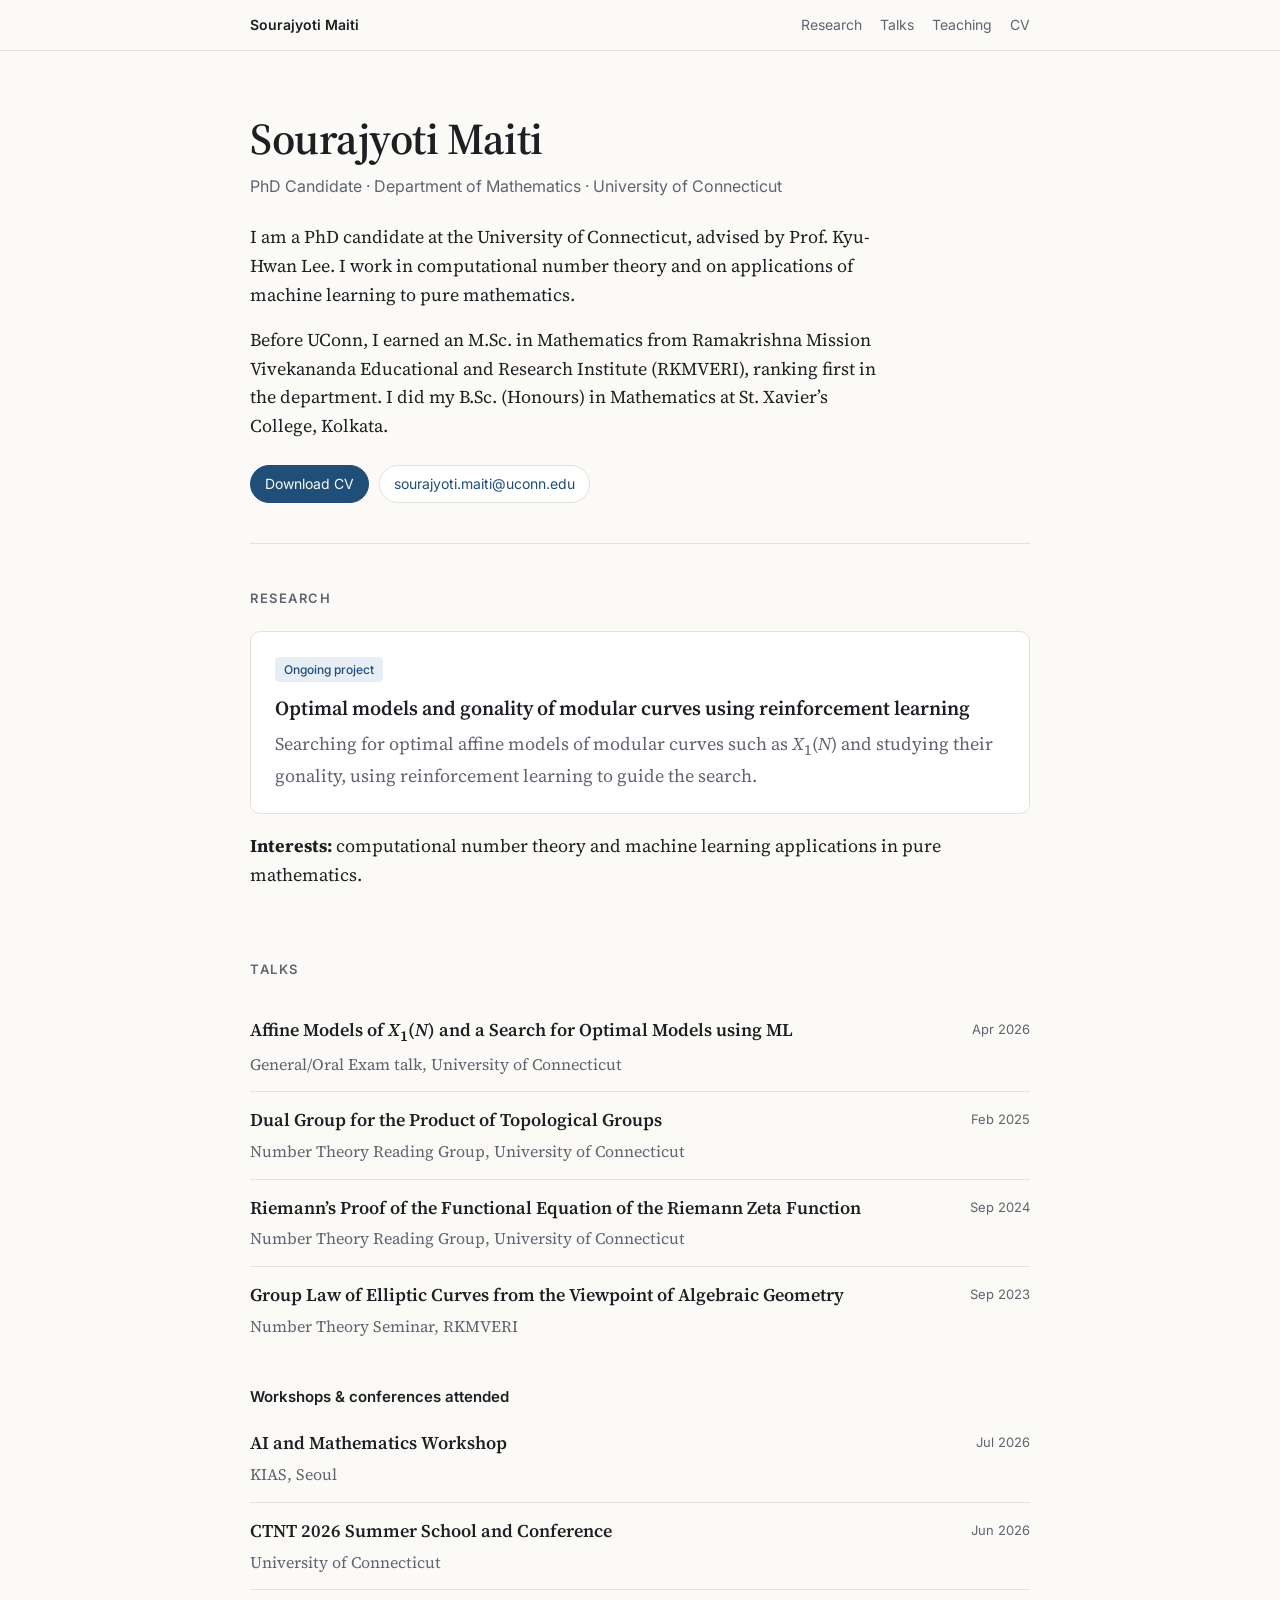
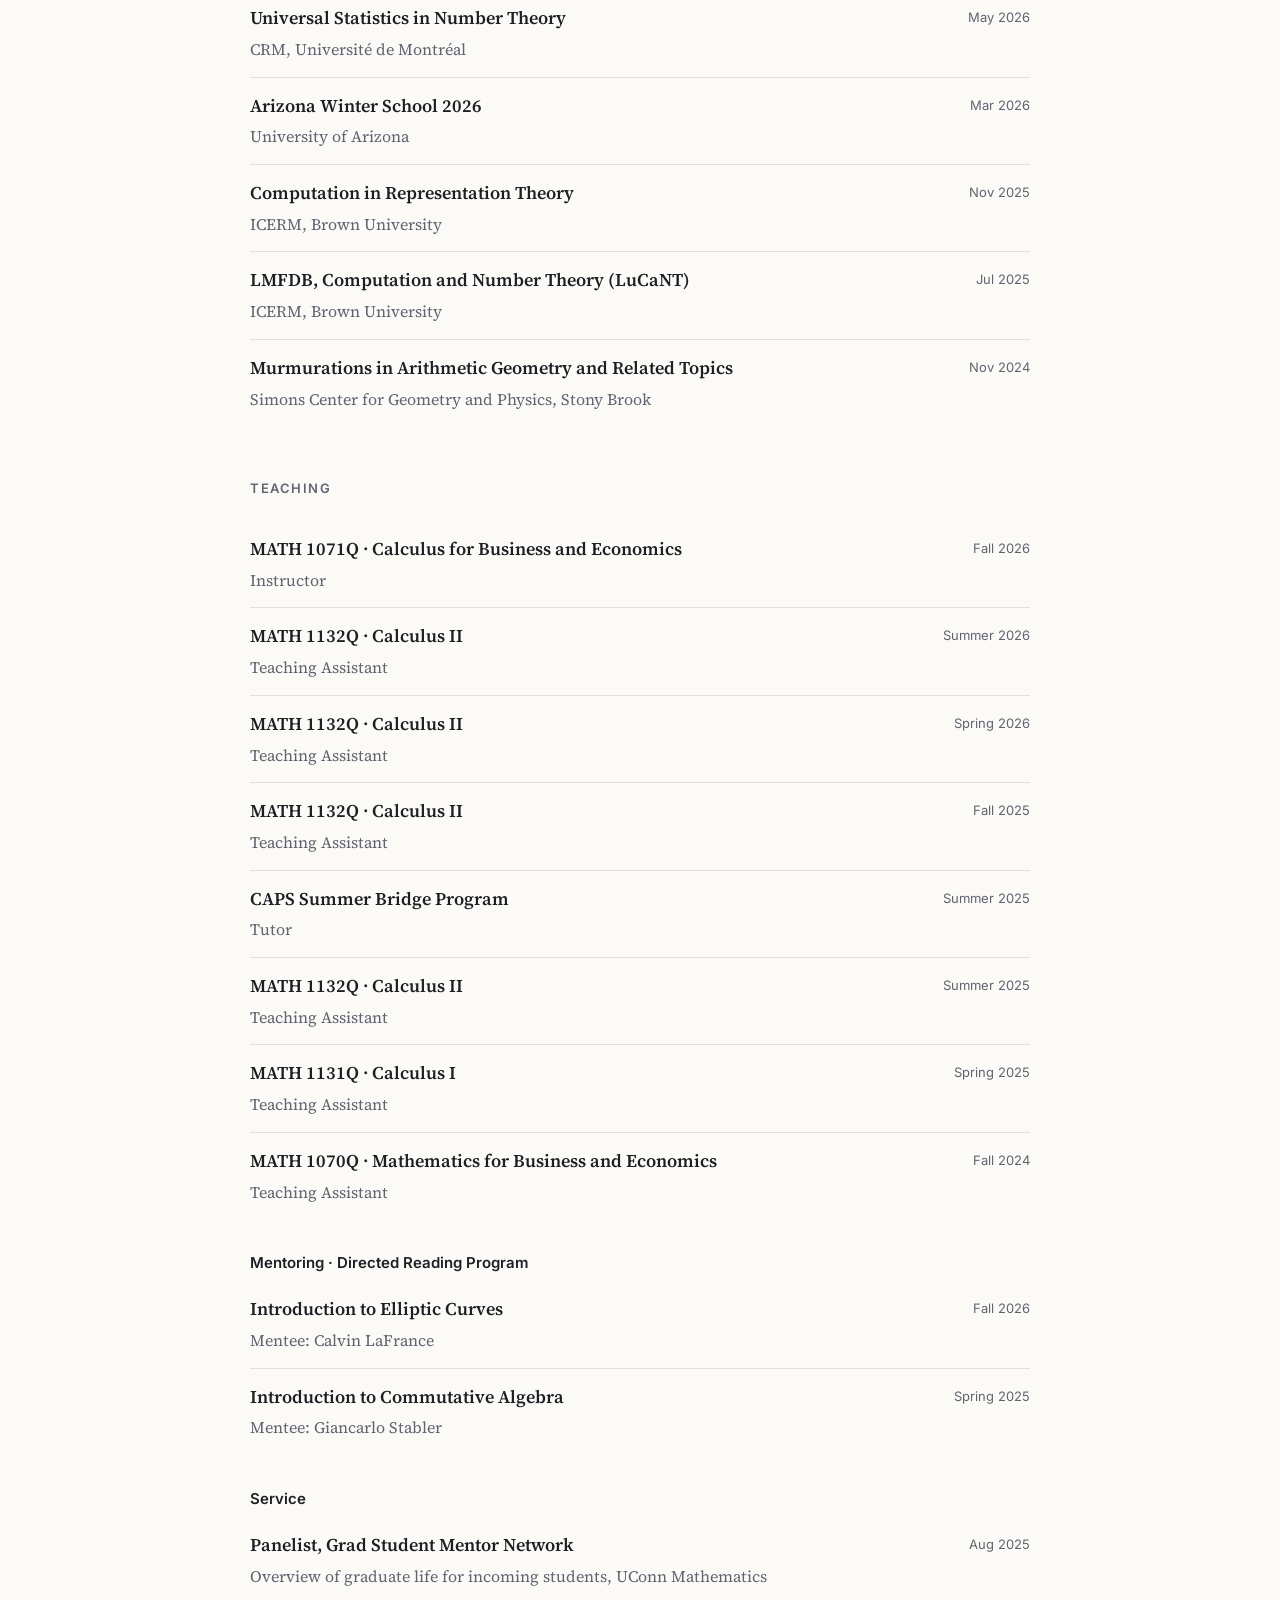
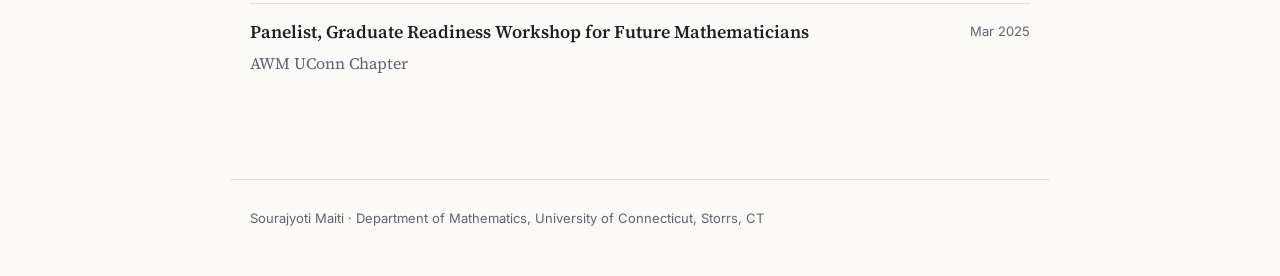
==== index.html @ c6f224d7 "Add files via upload" ====
<!doctype html>
<html lang="en">
<head>
<meta charset="utf-8">
<meta name="viewport" content="width=device-width, initial-scale=1">
<title>Sourajyoti Maiti</title>
<meta name="description" content="Sourajyoti Maiti — PhD candidate in mathematics at the University of Connecticut. Computational number theory and machine learning in pure mathematics.">
<link rel="preconnect" href="https://fonts.googleapis.com">
<link rel="preconnect" href="https://fonts.gstatic.com" crossorigin>
<link href="https://fonts.googleapis.com/css2?family=Source+Serif+4:ital,opsz,wght@0,8..60,400;0,8..60,600;1,8..60,400&family=Inter:wght@400;500;600&display=swap" rel="stylesheet">
<style>
  :root {
    --bg: #fbfaf7;
    --surface: #ffffff;
    --text: #1d1f24;
    --muted: #5f6470;
    --rule: #e4e1da;
    --accent: #1f4e79;
    --accent-soft: #e8eef5;
  }
  @media (prefers-color-scheme: dark) {
    :root {
      --bg: #14161a;
      --surface: #1b1e23;
      --text: #e6e6e3;
      --muted: #9aa0aa;
      --rule: #2c3038;
      --accent: #8fb8e0;
      --accent-soft: #1f2a36;
    }
  }
  * { box-sizing: border-box; }
  html { scroll-behavior: smooth; scroll-padding-top: 72px; }
  body {
    margin: 0;
    background: var(--bg);
    color: var(--text);
    font-family: "Source Serif 4", Georgia, serif;
    font-size: 18px;
    line-height: 1.6;
  }
  a { color: var(--accent); text-decoration-thickness: 1px; text-underline-offset: 3px; }
  a:hover { text-decoration-thickness: 2px; }

  nav {
    position: sticky; top: 0; z-index: 10;
    background: color-mix(in srgb, var(--bg) 88%, transparent);
    backdrop-filter: blur(8px);
    border-bottom: 1px solid var(--rule);
  }
  nav .inner {
    max-width: 820px; margin: 0 auto; padding: 14px 20px;
    display: flex; align-items: center; justify-content: space-between; gap: 16px;
    font-family: Inter, system-ui, sans-serif; font-size: 14px;
  }
  nav .brand { font-weight: 600; color: var(--text); text-decoration: none; }
  nav ul { list-style: none; margin: 0; padding: 0; display: flex; gap: 18px; flex-wrap: wrap; }
  nav ul a { color: var(--muted); text-decoration: none; }
  nav ul a:hover { color: var(--accent); }

  main { max-width: 820px; margin: 0 auto; padding: 0 20px 80px; }

  header.hero { padding: 64px 0 40px; border-bottom: 1px solid var(--rule); }
  .hero h1 { font-size: 44px; line-height: 1.1; margin: 0 0 10px; font-weight: 600; letter-spacing: -0.01em; }
  .hero .role { font-family: Inter, system-ui, sans-serif; color: var(--muted); font-size: 16px; margin: 0 0 24px; }
  .hero p { margin: 0 0 16px; max-width: 640px; }
  .links { display: flex; flex-wrap: wrap; gap: 10px; margin-top: 24px; font-family: Inter, system-ui, sans-serif; font-size: 14px; }
  .links a {
    display: inline-block; padding: 7px 14px; border: 1px solid var(--rule); border-radius: 999px;
    text-decoration: none; background: var(--surface);
  }
  .links a.primary { background: var(--accent); color: var(--bg); border-color: var(--accent); }

  section { padding: 44px 0 8px; }
  h2 {
    font-family: Inter, system-ui, sans-serif; font-size: 13px; font-weight: 600;
    text-transform: uppercase; letter-spacing: 0.12em; color: var(--muted);
    margin: 0 0 22px;
  }
  h3 { font-size: 20px; margin: 0 0 6px; font-weight: 600; }

  .card {
    background: var(--surface); border: 1px solid var(--rule); border-radius: 10px;
    padding: 22px 24px; margin-bottom: 16px;
  }
  .tag {
    display: inline-block; font-family: Inter, system-ui, sans-serif; font-size: 12px; font-weight: 500;
    color: var(--accent); background: var(--accent-soft); padding: 3px 9px; border-radius: 4px; margin-bottom: 10px;
  }

  ul.entries { list-style: none; margin: 0; padding: 0; }
  ul.entries li {
    display: grid; grid-template-columns: 1fr auto; gap: 4px 20px;
    padding: 14px 0; border-bottom: 1px solid var(--rule);
  }
  ul.entries li:last-child { border-bottom: 0; }
  .what { font-weight: 600; }
  .where { color: var(--muted); font-size: 16px; grid-column: 1; }
  .when {
    font-family: Inter, system-ui, sans-serif; font-size: 13px; color: var(--muted);
    white-space: nowrap; grid-column: 2; grid-row: 1; padding-top: 3px;
  }
  .sub { font-family: Inter, system-ui, sans-serif; font-size: 15px; font-weight: 600; margin: 32px 0 6px; color: var(--text); }

  footer {
    max-width: 820px; margin: 0 auto; padding: 28px 20px 48px;
    border-top: 1px solid var(--rule);
    font-family: Inter, system-ui, sans-serif; font-size: 13px; color: var(--muted);
  }

  @media (max-width: 600px) {
    body { font-size: 17px; }
    .hero h1 { font-size: 34px; }
    header.hero { padding-top: 40px; }
    nav ul { gap: 12px; }
    nav .brand { display: none; }
    ul.entries li { grid-template-columns: 1fr; }
    .when { grid-column: 1; grid-row: auto; padding-top: 0; }
  }
</style>
</head>
<body>

<nav>
  <div class="inner">
    <a class="brand" href="#">Sourajyoti Maiti</a>
    <ul>
      <li><a href="#research">Research</a></li>
      <li><a href="#talks">Talks</a></li>
      <li><a href="#teaching">Teaching</a></li>
      <li><a href="cv.pdf">CV</a></li>
    </ul>
  </div>
</nav>

<main>
  <header class="hero">
    <h1>Sourajyoti Maiti</h1>
    <p class="role">PhD Candidate · Department of Mathematics · University of Connecticut</p>
    <p>
      I am a PhD candidate at the University of Connecticut, advised by
      Prof. Kyu-Hwan Lee.
      I work in computational number theory and on applications of machine learning to pure mathematics.
    </p>
    <p>
      Before UConn, I earned an M.Sc. in Mathematics from Ramakrishna Mission Vivekananda Educational
      and Research Institute (RKMVERI), ranking first in the department. I did my B.Sc. (Honours) in
      Mathematics at St. Xavier’s College, Kolkata.
    </p>
    <div class="links">
      <a class="primary" href="cv.pdf">Download CV</a>
      <a href="mailto:sourajyoti.maiti@uconn.edu">sourajyoti.maiti@uconn.edu</a>
    </div>
  </header>

  <section id="research">
    <h2>Research</h2>
    <div class="card">
      <span class="tag">Ongoing project</span>
      <h3>Optimal models and gonality of modular curves using reinforcement learning</h3>
      <p style="margin:0;color:var(--muted)">
        Searching for optimal affine models of modular curves such as <i>X</i><sub>1</sub>(<i>N</i>)
        and studying their gonality, using reinforcement learning to guide the search.
      </p>
    </div>
    <p><strong>Interests:</strong> computational number theory and machine learning applications in pure mathematics.</p>
  </section>

  <section id="talks">
    <h2>Talks</h2>
    <ul class="entries">
      <li>
        <span class="what">Affine Models of <i>X</i><sub>1</sub>(<i>N</i>) and a Search for Optimal Models using ML</span>
        <span class="where">General/Oral Exam talk, University of Connecticut</span>
        <span class="when">Apr 2026</span>
      </li>
      <li>
        <span class="what">Dual Group for the Product of Topological Groups</span>
        <span class="where">Number Theory Reading Group, University of Connecticut</span>
        <span class="when">Feb 2025</span>
      </li>
      <li>
        <span class="what">Riemann’s Proof of the Functional Equation of the Riemann Zeta Function</span>
        <span class="where">Number Theory Reading Group, University of Connecticut</span>
        <span class="when">Sep 2024</span>
      </li>
      <li>
        <span class="what">Group Law of Elliptic Curves from the Viewpoint of Algebraic Geometry</span>
        <span class="where">Number Theory Seminar, RKMVERI</span>
        <span class="when">Sep 2023</span>
      </li>
    </ul>

    <p class="sub">Workshops &amp; conferences attended</p>
    <ul class="entries">
      <li><span class="what">AI and Mathematics Workshop</span><span class="where">KIAS, Seoul</span><span class="when">Jul 2026</span></li>
      <li><span class="what">CTNT 2026 Summer School and Conference</span><span class="where">University of Connecticut</span><span class="when">Jun 2026</span></li>
      <li><span class="what">Universal Statistics in Number Theory</span><span class="where">CRM, Université de Montréal</span><span class="when">May 2026</span></li>
      <li><span class="what">Arizona Winter School 2026</span><span class="where">University of Arizona</span><span class="when">Mar 2026</span></li>
      <li><span class="what">Computation in Representation Theory</span><span class="where">ICERM, Brown University</span><span class="when">Nov 2025</span></li>
      <li><span class="what">LMFDB, Computation and Number Theory (LuCaNT)</span><span class="where">ICERM, Brown University</span><span class="when">Jul 2025</span></li>
      <li><span class="what">Murmurations in Arithmetic Geometry and Related Topics</span><span class="where">Simons Center for Geometry and Physics, Stony Brook</span><span class="when">Nov 2024</span></li>
    </ul>
  </section>

  <section id="teaching">
    <h2>Teaching</h2>
    <ul class="entries">
      <li><span class="what">MATH 1071Q · Calculus for Business and Economics</span><span class="where">Instructor</span><span class="when">Fall 2026</span></li>
      <li><span class="what">MATH 1132Q · Calculus II</span><span class="where">Teaching Assistant</span><span class="when">Summer 2026</span></li>
      <li><span class="what">MATH 1132Q · Calculus II</span><span class="where">Teaching Assistant</span><span class="when">Spring 2026</span></li>
      <li><span class="what">MATH 1132Q · Calculus II</span><span class="where">Teaching Assistant</span><span class="when">Fall 2025</span></li>
      <li><span class="what">CAPS Summer Bridge Program</span><span class="where">Tutor</span><span class="when">Summer 2025</span></li>
      <li><span class="what">MATH 1132Q · Calculus II</span><span class="where">Teaching Assistant</span><span class="when">Summer 2025</span></li>
      <li><span class="what">MATH 1131Q · Calculus I</span><span class="where">Teaching Assistant</span><span class="when">Spring 2025</span></li>
      <li><span class="what">MATH 1070Q · Mathematics for Business and Economics</span><span class="where">Teaching Assistant</span><span class="when">Fall 2024</span></li>
    </ul>

    <p class="sub">Mentoring · Directed Reading Program</p>
    <ul class="entries">
      <li><span class="what">Introduction to Elliptic Curves</span><span class="where">Mentee: Calvin LaFrance</span><span class="when">Fall 2026</span></li>
      <li><span class="what">Introduction to Commutative Algebra</span><span class="where">Mentee: Giancarlo Stabler</span><span class="when">Spring 2025</span></li>
    </ul>

    <p class="sub">Service</p>
    <ul class="entries">
      <li><span class="what">Panelist, Grad Student Mentor Network</span><span class="where">Overview of graduate life for incoming students, UConn Mathematics</span><span class="when">Aug 2025</span></li>
      <li><span class="what">Panelist, Graduate Readiness Workshop for Future Mathematicians</span><span class="where">AWM UConn Chapter</span><span class="when">Mar 2025</span></li>
    </ul>
  </section>
</main>

<footer>
  Sourajyoti Maiti · Department of Mathematics, University of Connecticut, Storrs, CT
</footer>

</body>
</html>
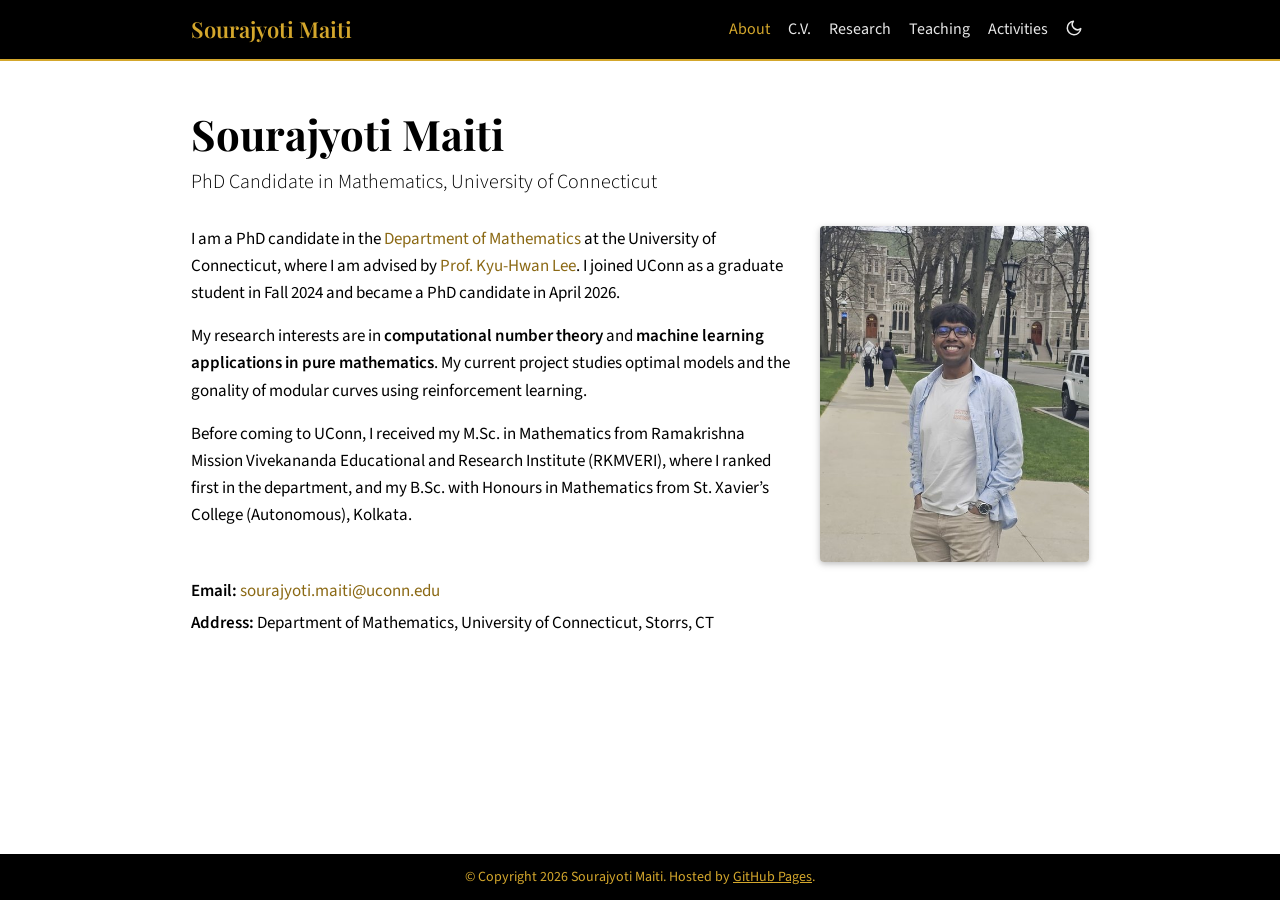
==== commit ed581b8e: "Add files via upload" ====
--- a/index.html
+++ b/index.html
@@ -4,235 +4,70 @@
 <meta charset="utf-8">
 <meta name="viewport" content="width=device-width, initial-scale=1">
 <title>Sourajyoti Maiti</title>
-<meta name="description" content="Sourajyoti Maiti — PhD candidate in mathematics at the University of Connecticut. Computational number theory and machine learning in pure mathematics.">
-<link rel="preconnect" href="https://fonts.googleapis.com">
-<link rel="preconnect" href="https://fonts.gstatic.com" crossorigin>
-<link href="https://fonts.googleapis.com/css2?family=Source+Serif+4:ital,opsz,wght@0,8..60,400;0,8..60,600;1,8..60,400&family=Inter:wght@400;500;600&display=swap" rel="stylesheet">
-<style>
-  :root {
-    --bg: #fbfaf7;
-    --surface: #ffffff;
-    --text: #1d1f24;
-    --muted: #5f6470;
-    --rule: #e4e1da;
-    --accent: #1f4e79;
-    --accent-soft: #e8eef5;
-  }
-  @media (prefers-color-scheme: dark) {
-    :root {
-      --bg: #14161a;
-      --surface: #1b1e23;
-      --text: #e6e6e3;
-      --muted: #9aa0aa;
-      --rule: #2c3038;
-      --accent: #8fb8e0;
-      --accent-soft: #1f2a36;
-    }
-  }
-  * { box-sizing: border-box; }
-  html { scroll-behavior: smooth; scroll-padding-top: 72px; }
-  body {
-    margin: 0;
-    background: var(--bg);
-    color: var(--text);
-    font-family: "Source Serif 4", Georgia, serif;
-    font-size: 18px;
-    line-height: 1.6;
-  }
-  a { color: var(--accent); text-decoration-thickness: 1px; text-underline-offset: 3px; }
-  a:hover { text-decoration-thickness: 2px; }
-
-  nav {
-    position: sticky; top: 0; z-index: 10;
-    background: color-mix(in srgb, var(--bg) 88%, transparent);
-    backdrop-filter: blur(8px);
-    border-bottom: 1px solid var(--rule);
-  }
-  nav .inner {
-    max-width: 820px; margin: 0 auto; padding: 14px 20px;
-    display: flex; align-items: center; justify-content: space-between; gap: 16px;
-    font-family: Inter, system-ui, sans-serif; font-size: 14px;
-  }
-  nav .brand { font-weight: 600; color: var(--text); text-decoration: none; }
-  nav ul { list-style: none; margin: 0; padding: 0; display: flex; gap: 18px; flex-wrap: wrap; }
-  nav ul a { color: var(--muted); text-decoration: none; }
-  nav ul a:hover { color: var(--accent); }
-
-  main { max-width: 820px; margin: 0 auto; padding: 0 20px 80px; }
-
-  header.hero { padding: 64px 0 40px; border-bottom: 1px solid var(--rule); }
-  .hero h1 { font-size: 44px; line-height: 1.1; margin: 0 0 10px; font-weight: 600; letter-spacing: -0.01em; }
-  .hero .role { font-family: Inter, system-ui, sans-serif; color: var(--muted); font-size: 16px; margin: 0 0 24px; }
-  .hero p { margin: 0 0 16px; max-width: 640px; }
-  .links { display: flex; flex-wrap: wrap; gap: 10px; margin-top: 24px; font-family: Inter, system-ui, sans-serif; font-size: 14px; }
-  .links a {
-    display: inline-block; padding: 7px 14px; border: 1px solid var(--rule); border-radius: 999px;
-    text-decoration: none; background: var(--surface);
-  }
-  .links a.primary { background: var(--accent); color: var(--bg); border-color: var(--accent); }
-
-  section { padding: 44px 0 8px; }
-  h2 {
-    font-family: Inter, system-ui, sans-serif; font-size: 13px; font-weight: 600;
-    text-transform: uppercase; letter-spacing: 0.12em; color: var(--muted);
-    margin: 0 0 22px;
-  }
-  h3 { font-size: 20px; margin: 0 0 6px; font-weight: 600; }
-
-  .card {
-    background: var(--surface); border: 1px solid var(--rule); border-radius: 10px;
-    padding: 22px 24px; margin-bottom: 16px;
-  }
-  .tag {
-    display: inline-block; font-family: Inter, system-ui, sans-serif; font-size: 12px; font-weight: 500;
-    color: var(--accent); background: var(--accent-soft); padding: 3px 9px; border-radius: 4px; margin-bottom: 10px;
-  }
-
-  ul.entries { list-style: none; margin: 0; padding: 0; }
-  ul.entries li {
-    display: grid; grid-template-columns: 1fr auto; gap: 4px 20px;
-    padding: 14px 0; border-bottom: 1px solid var(--rule);
-  }
-  ul.entries li:last-child { border-bottom: 0; }
-  .what { font-weight: 600; }
-  .where { color: var(--muted); font-size: 16px; grid-column: 1; }
-  .when {
-    font-family: Inter, system-ui, sans-serif; font-size: 13px; color: var(--muted);
-    white-space: nowrap; grid-column: 2; grid-row: 1; padding-top: 3px;
-  }
-  .sub { font-family: Inter, system-ui, sans-serif; font-size: 15px; font-weight: 600; margin: 32px 0 6px; color: var(--text); }
-
-  footer {
-    max-width: 820px; margin: 0 auto; padding: 28px 20px 48px;
-    border-top: 1px solid var(--rule);
-    font-family: Inter, system-ui, sans-serif; font-size: 13px; color: var(--muted);
-  }
-
-  @media (max-width: 600px) {
-    body { font-size: 17px; }
-    .hero h1 { font-size: 34px; }
-    header.hero { padding-top: 40px; }
-    nav ul { gap: 12px; }
-    nav .brand { display: none; }
-    ul.entries li { grid-template-columns: 1fr; }
-    .when { grid-column: 1; grid-row: auto; padding-top: 0; }
-  }
-</style>
+<meta name="description" content="Sourajyoti Maiti, PhD candidate in mathematics at the University of Connecticut.">
+<script>
+  (function () {
+    var t = null;
+    try { t = localStorage.getItem('theme'); } catch (e) {}
+    if (!t) t = window.matchMedia && matchMedia('(prefers-color-scheme: dark)').matches ? 'dark' : 'light';
+    document.documentElement.setAttribute('data-theme', t);
+  })();
+</script>
+<link rel="stylesheet" href="style.css">
 </head>
 <body>
-
-<nav>
+<nav class="navbar">
   <div class="inner">
-    <a class="brand" href="#">Sourajyoti Maiti</a>
+    <a class="title" href="index.html">Sourajyoti Maiti</a>
     <ul>
-      <li><a href="#research">Research</a></li>
-      <li><a href="#talks">Talks</a></li>
-      <li><a href="#teaching">Teaching</a></li>
-      <li><a href="cv.pdf">CV</a></li>
+      <li><a href="index.html" class="active">About</a></li>
+      <li><a href="cv.html">C.V.</a></li>
+      <li><a href="research.html">Research</a></li>
+      <li><a href="teaching.html">Teaching</a></li>
+      <li><a href="activities.html">Activities</a></li>
+      <li><button id="theme-toggle" aria-label="Toggle dark mode">
+        <svg class="moon" viewBox="0 0 24 24" fill="none" stroke="currentColor" stroke-width="2" stroke-linecap="round" stroke-linejoin="round"><path d="M21 12.8A9 9 0 1 1 11.2 3a7 7 0 0 0 9.8 9.8z"/></svg>
+        <svg class="sun" viewBox="0 0 24 24" fill="none" stroke="currentColor" stroke-width="2" stroke-linecap="round"><circle cx="12" cy="12" r="4"/><path d="M12 2v2M12 20v2M4.9 4.9l1.4 1.4M17.7 17.7l1.4 1.4M2 12h2M20 12h2M4.9 19.1l1.4-1.4M17.7 6.3l1.4-1.4"/></svg>
+      </button></li>
     </ul>
   </div>
 </nav>
+<main>
+<h1 class="post-title">Sourajyoti Maiti</h1>
+<p class="desc">PhD Candidate in Mathematics, University of Connecticut</p>
 
-<main>
-  <header class="hero">
-    <h1>Sourajyoti Maiti</h1>
-    <p class="role">PhD Candidate · Department of Mathematics · University of Connecticut</p>
-    <p>
-      I am a PhD candidate at the University of Connecticut, advised by
-      Prof. Kyu-Hwan Lee.
-      I work in computational number theory and on applications of machine learning to pure mathematics.
-    </p>
-    <p>
-      Before UConn, I earned an M.Sc. in Mathematics from Ramakrishna Mission Vivekananda Educational
-      and Research Institute (RKMVERI), ranking first in the department. I did my B.Sc. (Honours) in
-      Mathematics at St. Xavier’s College, Kolkata.
-    </p>
-    <div class="links">
-      <a class="primary" href="cv.pdf">Download CV</a>
-      <a href="mailto:sourajyoti.maiti@uconn.edu">sourajyoti.maiti@uconn.edu</a>
-    </div>
-  </header>
+<div class="profile"><img src="prof_pic.jpg" alt="Photo of Sourajyoti Maiti" width="480" height="600"></div>
 
-  <section id="research">
-    <h2>Research</h2>
-    <div class="card">
-      <span class="tag">Ongoing project</span>
-      <h3>Optimal models and gonality of modular curves using reinforcement learning</h3>
-      <p style="margin:0;color:var(--muted)">
-        Searching for optimal affine models of modular curves such as <i>X</i><sub>1</sub>(<i>N</i>)
-        and studying their gonality, using reinforcement learning to guide the search.
-      </p>
-    </div>
-    <p><strong>Interests:</strong> computational number theory and machine learning applications in pure mathematics.</p>
-  </section>
+<p>
+  I am a PhD candidate in the <a href="https://math.uconn.edu/">Department of Mathematics</a> at the
+  University of Connecticut, where I am advised by
+  <a href="https://khlee-math.github.io/">Prof. Kyu-Hwan Lee</a>. I joined UConn as a graduate student
+  in Fall 2024 and became a PhD candidate in April 2026.
+</p>
+<p>
+  My research interests are in <strong>computational number theory</strong> and
+  <strong>machine learning applications in pure mathematics</strong>. My current project studies
+  optimal models and the gonality of modular curves using reinforcement learning.
+</p>
+<p>
+  Before coming to UConn, I received my M.Sc. in Mathematics from Ramakrishna Mission Vivekananda
+  Educational and Research Institute (RKMVERI), where I ranked first in the department, and my B.Sc.
+  with Honours in Mathematics from St. Xavier&rsquo;s College (Autonomous), Kolkata.
+</p>
 
-  <section id="talks">
-    <h2>Talks</h2>
-    <ul class="entries">
-      <li>
-        <span class="what">Affine Models of <i>X</i><sub>1</sub>(<i>N</i>) and a Search for Optimal Models using ML</span>
-        <span class="where">General/Oral Exam talk, University of Connecticut</span>
-        <span class="when">Apr 2026</span>
-      </li>
-      <li>
-        <span class="what">Dual Group for the Product of Topological Groups</span>
-        <span class="where">Number Theory Reading Group, University of Connecticut</span>
-        <span class="when">Feb 2025</span>
-      </li>
-      <li>
-        <span class="what">Riemann’s Proof of the Functional Equation of the Riemann Zeta Function</span>
-        <span class="where">Number Theory Reading Group, University of Connecticut</span>
-        <span class="when">Sep 2024</span>
-      </li>
-      <li>
-        <span class="what">Group Law of Elliptic Curves from the Viewpoint of Algebraic Geometry</span>
-        <span class="where">Number Theory Seminar, RKMVERI</span>
-        <span class="when">Sep 2023</span>
-      </li>
-    </ul>
-
-    <p class="sub">Workshops &amp; conferences attended</p>
-    <ul class="entries">
-      <li><span class="what">AI and Mathematics Workshop</span><span class="where">KIAS, Seoul</span><span class="when">Jul 2026</span></li>
-      <li><span class="what">CTNT 2026 Summer School and Conference</span><span class="where">University of Connecticut</span><span class="when">Jun 2026</span></li>
-      <li><span class="what">Universal Statistics in Number Theory</span><span class="where">CRM, Université de Montréal</span><span class="when">May 2026</span></li>
-      <li><span class="what">Arizona Winter School 2026</span><span class="where">University of Arizona</span><span class="when">Mar 2026</span></li>
-      <li><span class="what">Computation in Representation Theory</span><span class="where">ICERM, Brown University</span><span class="when">Nov 2025</span></li>
-      <li><span class="what">LMFDB, Computation and Number Theory (LuCaNT)</span><span class="where">ICERM, Brown University</span><span class="when">Jul 2025</span></li>
-      <li><span class="what">Murmurations in Arithmetic Geometry and Related Topics</span><span class="where">Simons Center for Geometry and Physics, Stony Brook</span><span class="when">Nov 2024</span></li>
-    </ul>
-  </section>
-
-  <section id="teaching">
-    <h2>Teaching</h2>
-    <ul class="entries">
-      <li><span class="what">MATH 1071Q · Calculus for Business and Economics</span><span class="where">Instructor</span><span class="when">Fall 2026</span></li>
-      <li><span class="what">MATH 1132Q · Calculus II</span><span class="where">Teaching Assistant</span><span class="when">Summer 2026</span></li>
-      <li><span class="what">MATH 1132Q · Calculus II</span><span class="where">Teaching Assistant</span><span class="when">Spring 2026</span></li>
-      <li><span class="what">MATH 1132Q · Calculus II</span><span class="where">Teaching Assistant</span><span class="when">Fall 2025</span></li>
-      <li><span class="what">CAPS Summer Bridge Program</span><span class="where">Tutor</span><span class="when">Summer 2025</span></li>
-      <li><span class="what">MATH 1132Q · Calculus II</span><span class="where">Teaching Assistant</span><span class="when">Summer 2025</span></li>
-      <li><span class="what">MATH 1131Q · Calculus I</span><span class="where">Teaching Assistant</span><span class="when">Spring 2025</span></li>
-      <li><span class="what">MATH 1070Q · Mathematics for Business and Economics</span><span class="where">Teaching Assistant</span><span class="when">Fall 2024</span></li>
-    </ul>
-
-    <p class="sub">Mentoring · Directed Reading Program</p>
-    <ul class="entries">
-      <li><span class="what">Introduction to Elliptic Curves</span><span class="where">Mentee: Calvin LaFrance</span><span class="when">Fall 2026</span></li>
-      <li><span class="what">Introduction to Commutative Algebra</span><span class="where">Mentee: Giancarlo Stabler</span><span class="when">Spring 2025</span></li>
-    </ul>
-
-    <p class="sub">Service</p>
-    <ul class="entries">
-      <li><span class="what">Panelist, Grad Student Mentor Network</span><span class="where">Overview of graduate life for incoming students, UConn Mathematics</span><span class="when">Aug 2025</span></li>
-      <li><span class="what">Panelist, Graduate Readiness Workshop for Future Mathematicians</span><span class="where">AWM UConn Chapter</span><span class="when">Mar 2025</span></li>
-    </ul>
-  </section>
+<div class="contact">
+  <p><strong>Email:</strong> <a href="mailto:sourajyoti.maiti@uconn.edu">sourajyoti.maiti@uconn.edu</a></p>
+  <p><strong>Address:</strong> Department of Mathematics, University of Connecticut, Storrs, CT</p>
+</div>
 </main>
-
-<footer>
-  Sourajyoti Maiti · Department of Mathematics, University of Connecticut, Storrs, CT
-</footer>
-
+<footer>&copy; Copyright 2026 Sourajyoti Maiti. Hosted by <a href="https://pages.github.com/" style="color:inherit;text-decoration:underline">GitHub Pages</a>.</footer>
+<script>
+  document.getElementById('theme-toggle').addEventListener('click', function () {
+    var r = document.documentElement;
+    var t = r.getAttribute('data-theme') === 'dark' ? 'light' : 'dark';
+    r.setAttribute('data-theme', t);
+    try { localStorage.setItem('theme', t); } catch (e) {}
+  });
+</script>
 </body>
 </html>
--- a/style.css
+++ b/style.css
@@ -0,0 +1,101 @@
+@import url('https://fonts.googleapis.com/css2?family=Playfair+Display:wght@400;600;700&family=Source+Sans+3:wght@300;400;600&display=swap');
+:root {
+  --bg: #ffffff;
+  --text: #000000;
+  --muted: #555b63;
+  --rule: #e8e8e8;
+  --accent: #8b6914;
+  --footer-bg: #000000;
+  --footer-text: #d4a72c;
+}
+:root[data-theme="dark"] {
+  --bg: #121212;
+  --text: #e8e8e8;
+  --muted: #a3a8af;
+  --rule: #3a3a3c;
+  --accent: #d4a72c;
+  --footer-bg: #000000;
+  --footer-text: #d4a72c;
+}
+* { box-sizing: border-box; }
+html { -webkit-text-size-adjust: 100%; }
+body {
+  margin: 0;
+  background: var(--bg);
+  color: var(--text);
+  font-family: "Source Sans 3", -apple-system, system-ui, "Segoe UI", Roboto, Arial, sans-serif;
+  font-size: 17px;
+  line-height: 1.6;
+  font-weight: 400;
+  display: flex; flex-direction: column; min-height: 100vh;
+  transition: background .2s, color .2s;
+}
+a { color: var(--accent); text-decoration: none; }
+a:hover { text-decoration: underline; }
+strong, b { font-weight: 600; }
+
+/* navbar */
+.navbar { border-bottom: 2px solid #d4a72c; background: #000; position: sticky; top: 0; z-index: 10; }
+.navbar .inner {
+  max-width: 930px; margin: 0 auto; padding: 12px 16px;
+  display: flex; align-items: center; justify-content: space-between; gap: 12px; flex-wrap: wrap;
+}
+.navbar .title { font-family: "Playfair Display", Georgia, serif; font-size: 22px; font-weight: 600; color: #d4a72c; }
+.navbar .title:hover { text-decoration: none; }
+.navbar ul { list-style: none; margin: 0; padding: 0; display: flex; align-items: center; gap: 4px; flex-wrap: wrap; }
+.navbar ul a { color: #e8e8e8; padding: 6px 7px; font-size: 16px; font-weight: 400; }
+.navbar ul a:hover { color: #d4a72c; text-decoration: none; }
+.navbar ul a.active { color: #d4a72c; }
+#theme-toggle {
+  background: none; border: 0; cursor: pointer; padding: 6px; color: #e8e8e8;
+  display: inline-flex; align-items: center;
+}
+#theme-toggle:hover { color: #d4a72c; }
+#theme-toggle svg { width: 18px; height: 18px; }
+#theme-toggle .sun { display: none; }
+:root[data-theme="dark"] #theme-toggle .sun { display: inline; }
+:root[data-theme="dark"] #theme-toggle .moon { display: none; }
+
+/* page */
+main { flex: 1; width: 100%; max-width: 930px; margin: 0 auto; padding: 48px 16px 64px; }
+.post-title { font-family: "Playfair Display", Georgia, serif; font-size: 42px; font-weight: 700; line-height: 1.2; margin: 0 0 6px; }
+.desc { font-size: 20px; font-weight: 300; margin: 0 0 28px; }
+.page-title { font-family: "Playfair Display", Georgia, serif; font-size: 40px; font-weight: 600; margin: 0 0 18px; }
+h2 { font-family: "Playfair Display", Georgia, serif; font-size: 26px; font-weight: 400; margin: 0 0 18px; padding: 0 10px; }
+.block { padding: 28px 0 32px; border-bottom: 1px solid var(--rule); }
+.block:last-child { border-bottom: 0; }
+p { margin: 0 0 16px; }
+
+.profile { float: right; width: 30%; margin: 0 0 16px 24px; }
+.profile img { width: 100%; height: auto; display: block; border-radius: 4px; box-shadow: 0 2px 5px rgba(0,0,0,.16), 0 2px 10px rgba(0,0,0,.12); }
+
+.contact { margin-top: 28px; clear: both; }
+.contact p { margin: 0 0 4px; }
+
+ul.items { margin: 0; padding: 0 10px 0 38px; }
+ul.items li { margin-bottom: 14px; }
+.meta { color: var(--muted); }
+em { font-style: italic; }
+
+.btn {
+  display: inline-block; border: 1px solid var(--accent); color: var(--accent);
+  padding: 6px 14px; border-radius: 4px; font-weight: 400;
+}
+.btn:hover { background: var(--accent); color: var(--bg); text-decoration: none; }
+.pdf-frame { width: 100%; height: 900px; border: 1px solid var(--rule); border-radius: 4px; margin-top: 18px; }
+
+footer {
+  background: var(--footer-bg); color: var(--footer-text);
+  text-align: center; font-size: 14px; padding: 12px 16px;
+}
+
+@media (max-width: 576px) {
+  main { padding-top: 32px; }
+  .post-title, .page-title { font-size: 32px; }
+  .desc { font-size: 18px; }
+  .profile { float: none; width: 70%; margin: 0 auto 20px; display: block; }
+  .pdf-frame { height: 520px; }
+  h2 { padding: 0; }
+  ul.items { padding: 0 0 0 22px; }
+  .navbar ul a { padding: 4px 5px; font-size: 15px; }
+}
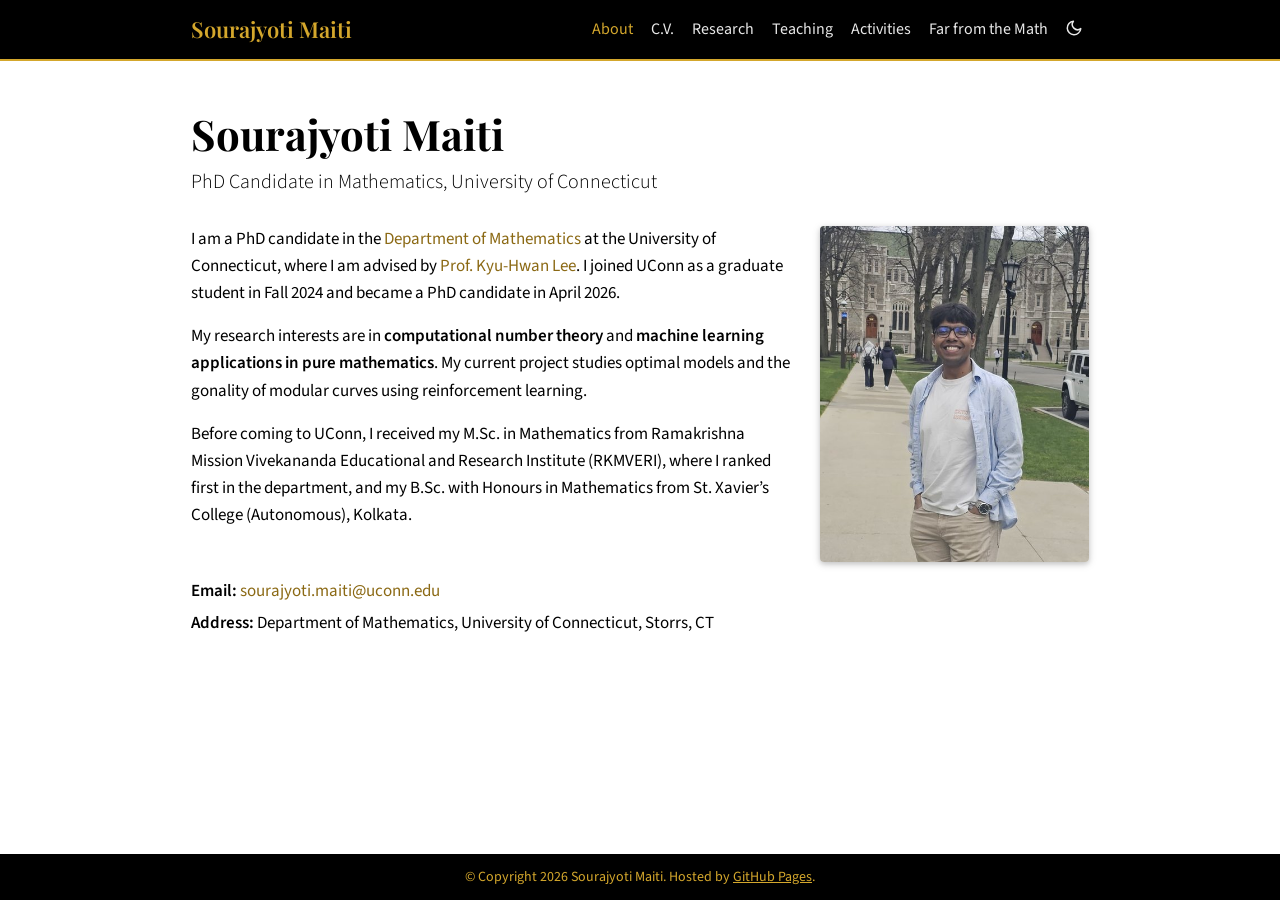
==== commit 41b3f8dc: "Add files via upload" ====
--- a/index.html
+++ b/index.html
@@ -25,6 +25,7 @@
       <li><a href="research.html">Research</a></li>
       <li><a href="teaching.html">Teaching</a></li>
       <li><a href="activities.html">Activities</a></li>
+      <li><a href="far-from-the-math.html">Far from the Math</a></li>
       <li><button id="theme-toggle" aria-label="Toggle dark mode">
         <svg class="moon" viewBox="0 0 24 24" fill="none" stroke="currentColor" stroke-width="2" stroke-linecap="round" stroke-linejoin="round"><path d="M21 12.8A9 9 0 1 1 11.2 3a7 7 0 0 0 9.8 9.8z"/></svg>
         <svg class="sun" viewBox="0 0 24 24" fill="none" stroke="currentColor" stroke-width="2" stroke-linecap="round"><circle cx="12" cy="12" r="4"/><path d="M12 2v2M12 20v2M4.9 4.9l1.4 1.4M17.7 17.7l1.4 1.4M2 12h2M20 12h2M4.9 19.1l1.4-1.4M17.7 6.3l1.4-1.4"/></svg>
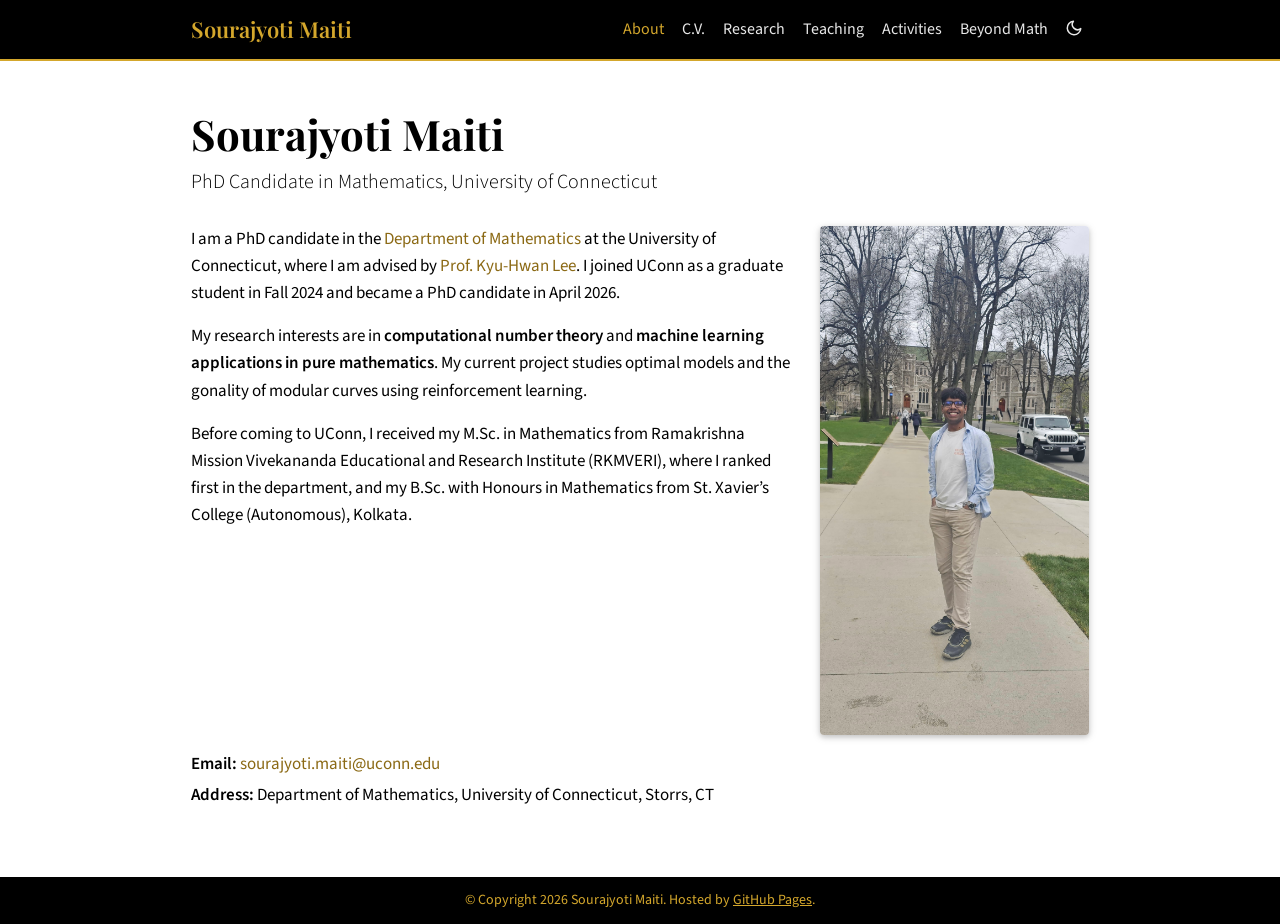
==== commit 16bd494d: "Add files via upload" ====
--- a/index.html
+++ b/index.html
@@ -25,7 +25,7 @@
       <li><a href="research.html">Research</a></li>
       <li><a href="teaching.html">Teaching</a></li>
       <li><a href="activities.html">Activities</a></li>
-      <li><a href="far-from-the-math.html">Far from the Math</a></li>
+      <li><a href="far-from-the-math.html">Beyond Math</a></li>
       <li><button id="theme-toggle" aria-label="Toggle dark mode">
         <svg class="moon" viewBox="0 0 24 24" fill="none" stroke="currentColor" stroke-width="2" stroke-linecap="round" stroke-linejoin="round"><path d="M21 12.8A9 9 0 1 1 11.2 3a7 7 0 0 0 9.8 9.8z"/></svg>
         <svg class="sun" viewBox="0 0 24 24" fill="none" stroke="currentColor" stroke-width="2" stroke-linecap="round"><circle cx="12" cy="12" r="4"/><path d="M12 2v2M12 20v2M4.9 4.9l1.4 1.4M17.7 17.7l1.4 1.4M2 12h2M20 12h2M4.9 19.1l1.4-1.4M17.7 6.3l1.4-1.4"/></svg>
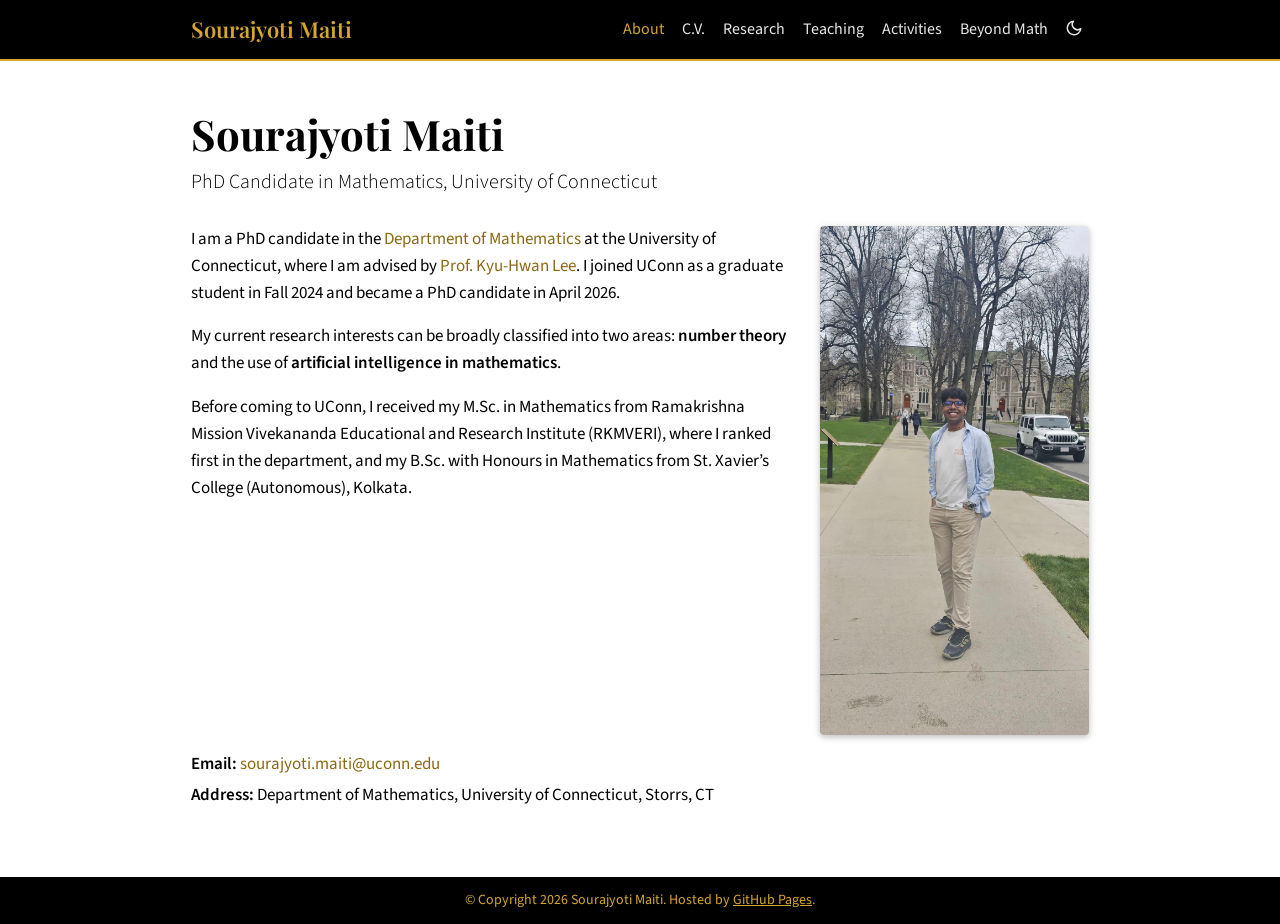
==== commit cf4ce89f: "Add files via upload" ====
--- a/index.html
+++ b/index.html
@@ -25,7 +25,7 @@
       <li><a href="research.html">Research</a></li>
       <li><a href="teaching.html">Teaching</a></li>
       <li><a href="activities.html">Activities</a></li>
-      <li><a href="far-from-the-math.html">Beyond Math</a></li>
+      <li><a href="beyond-math.html">Beyond Math</a></li>
       <li><button id="theme-toggle" aria-label="Toggle dark mode">
         <svg class="moon" viewBox="0 0 24 24" fill="none" stroke="currentColor" stroke-width="2" stroke-linecap="round" stroke-linejoin="round"><path d="M21 12.8A9 9 0 1 1 11.2 3a7 7 0 0 0 9.8 9.8z"/></svg>
         <svg class="sun" viewBox="0 0 24 24" fill="none" stroke="currentColor" stroke-width="2" stroke-linecap="round"><circle cx="12" cy="12" r="4"/><path d="M12 2v2M12 20v2M4.9 4.9l1.4 1.4M17.7 17.7l1.4 1.4M2 12h2M20 12h2M4.9 19.1l1.4-1.4M17.7 6.3l1.4-1.4"/></svg>
@@ -46,9 +46,8 @@
   in Fall 2024 and became a PhD candidate in April 2026.
 </p>
 <p>
-  My research interests are in <strong>computational number theory</strong> and
-  <strong>machine learning applications in pure mathematics</strong>. My current project studies
-  optimal models and the gonality of modular curves using reinforcement learning.
+  My current research interests can be broadly classified into two areas: <strong>number theory</strong> and the use of
+  <strong>artificial intelligence in mathematics</strong>.
 </p>
 <p>
   Before coming to UConn, I received my M.Sc. in Mathematics from Ramakrishna Mission Vivekananda
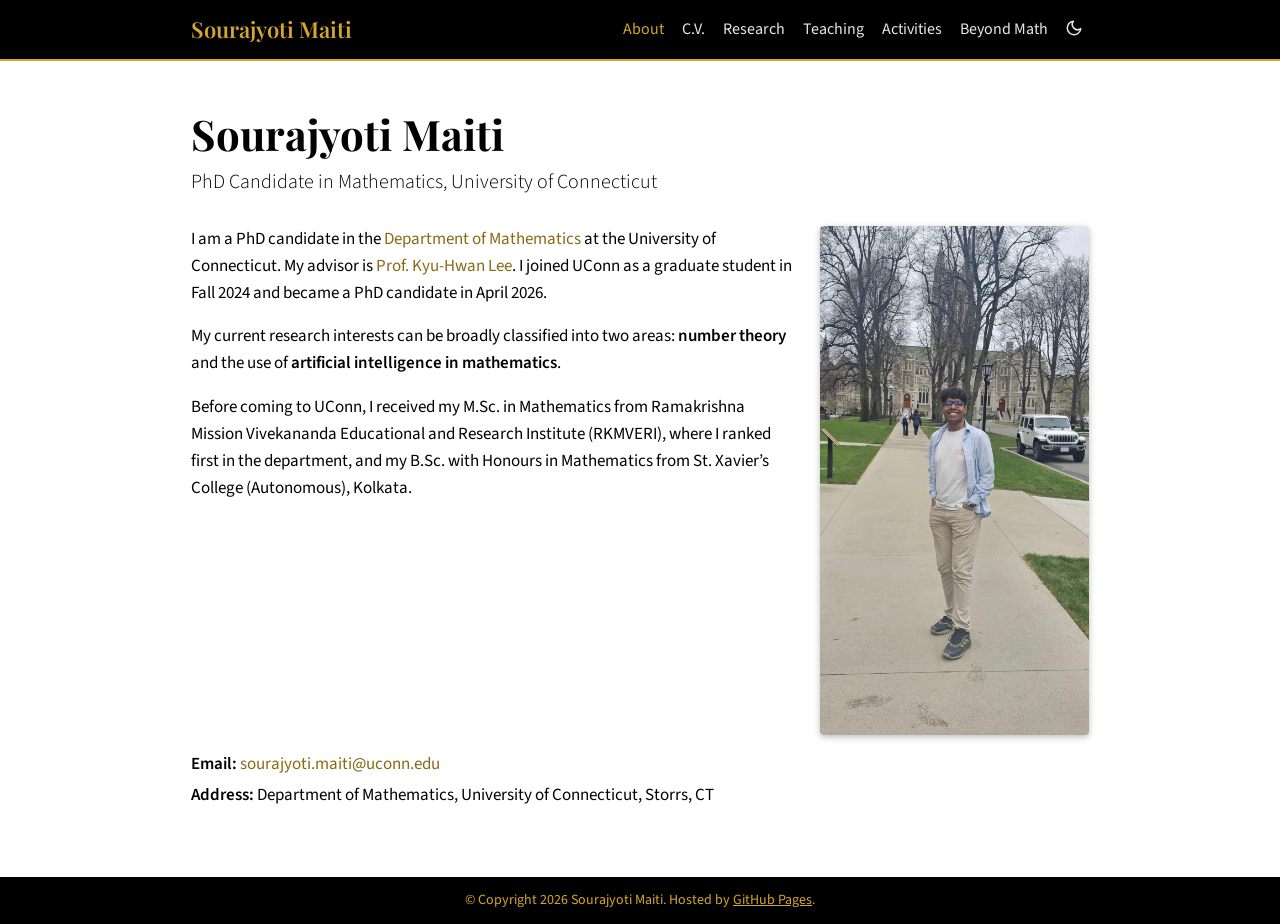
==== commit 66ab8fbf: "Add files via upload" ====
--- a/index.html
+++ b/index.html
@@ -40,8 +40,7 @@
 <div class="profile"><img src="prof_pic.jpg" alt="Photo of Sourajyoti Maiti" width="480" height="600"></div>
 
 <p>
-  I am a PhD candidate in the <a href="https://math.uconn.edu/">Department of Mathematics</a> at the
-  University of Connecticut, where I am advised by
+  I am a PhD candidate in the <a href="https://math.uconn.edu/">Department of Mathematics</a> at the University of Connecticut. My advisor is
   <a href="https://khlee-math.github.io/">Prof. Kyu-Hwan Lee</a>. I joined UConn as a graduate student
   in Fall 2024 and became a PhD candidate in April 2026.
 </p>
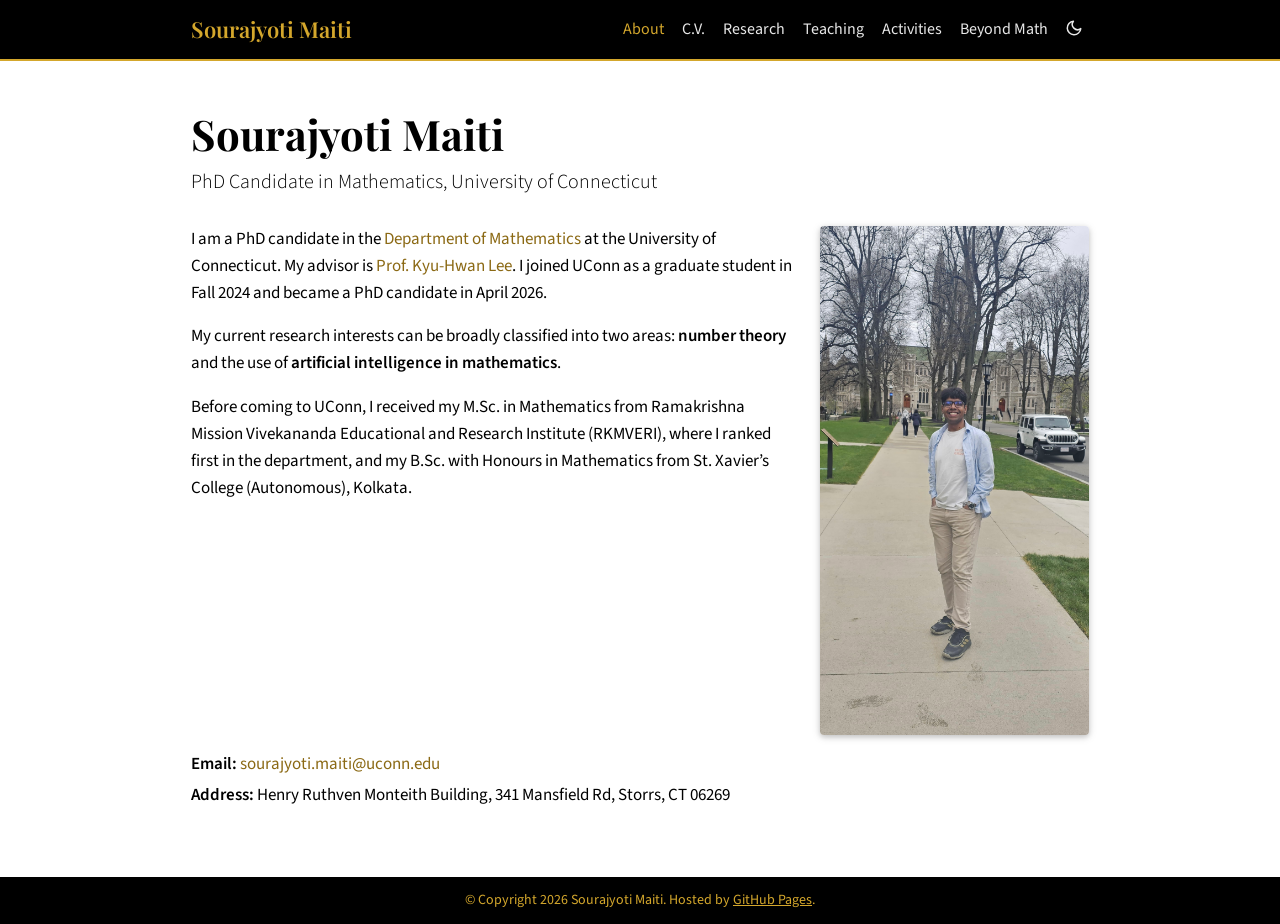
==== commit 5a7d79db: "Add files via upload" ====
--- a/index.html
+++ b/index.html
@@ -56,7 +56,7 @@
 
 <div class="contact">
   <p><strong>Email:</strong> <a href="mailto:sourajyoti.maiti@uconn.edu">sourajyoti.maiti@uconn.edu</a></p>
-  <p><strong>Address:</strong> Department of Mathematics, University of Connecticut, Storrs, CT</p>
+  <p><strong>Address:</strong> Henry Ruthven Monteith Building, 341 Mansfield Rd, Storrs, CT 06269</p>
 </div>
 </main>
 <footer>&copy; Copyright 2026 Sourajyoti Maiti. Hosted by <a href="https://pages.github.com/" style="color:inherit;text-decoration:underline">GitHub Pages</a>.</footer>
